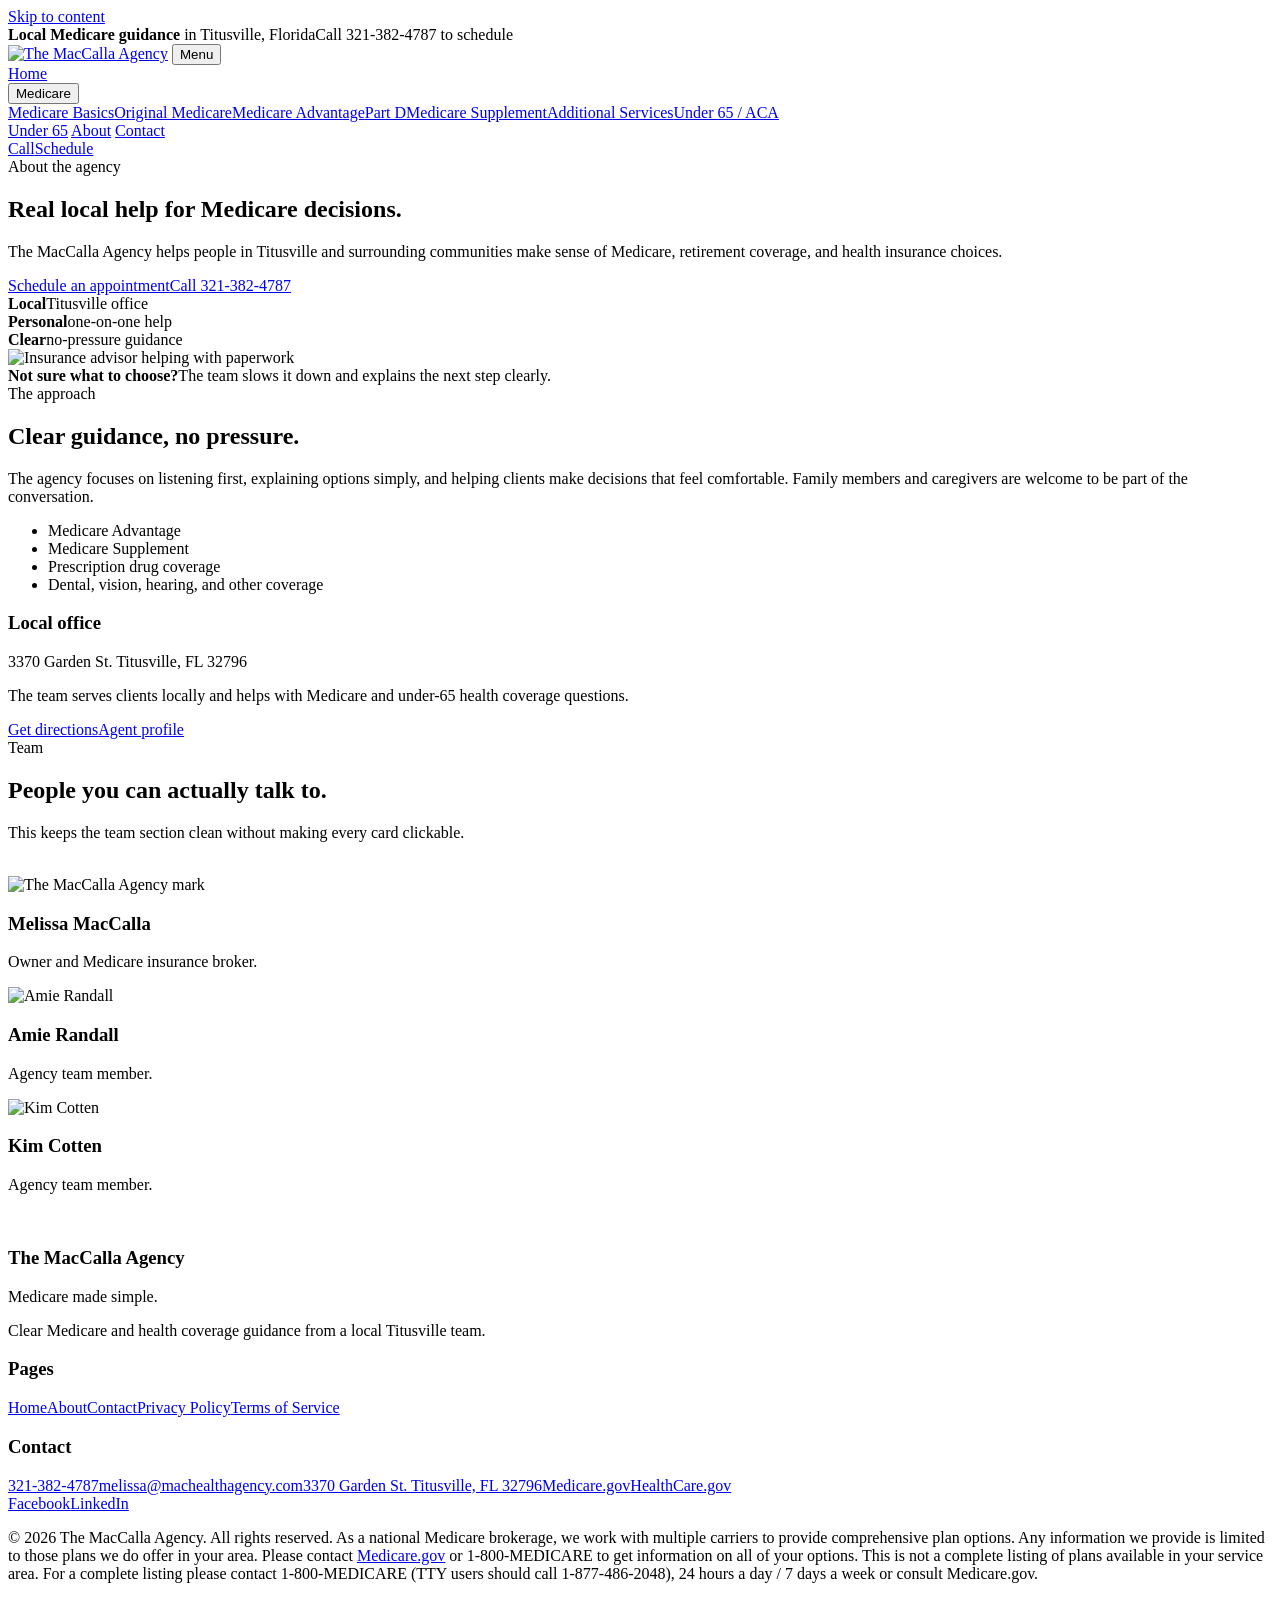
==== about-us.html @ 8099192d "Add files via upload" ====
<!doctype html>
<html lang="en">
<head>
<meta charset="utf-8">
<meta name="viewport" content="width=device-width, initial-scale=1">
<title>About Us | The MacCalla Agency</title>
<meta name="description" content="Meet The MacCalla Agency and learn about the local Medicare guidance team.">
<link rel="preconnect" href="https://fonts.googleapis.com">
<link rel="preconnect" href="https://fonts.gstatic.com" crossorigin>
<link href="https://fonts.googleapis.com/css2?family=Inter:wght@400;600;700;800;900&display=swap" rel="stylesheet">
<link rel="stylesheet" href="assets/style.css">
</head>
<body>

<a class="skip-link" href="#main">Skip to content</a>
<div class="top-strip"><div class="container"><span><strong>Local Medicare guidance</strong> in Titusville, Florida</span><span class="hide-small">Call 321-382-4787 to schedule</span></div></div>
<header class="site-header">
  <div class="container nav-wrap">
    <a class="brand" href="index.html" aria-label="The MacCalla Agency home"><img src="assets/maccalla-logo.webp" alt="The MacCalla Agency"></a>
    <button class="menu-btn" type="button" data-menu-button aria-expanded="false" aria-controls="primary-navigation">Menu</button>
    <nav id="primary-navigation" class="main-nav" data-main-nav aria-label="Main navigation">
      <a href="index.html" class="">Home</a>
      <div class="drop"><button class="drop-toggle " type="button" aria-expanded="false">Medicare</button><div class="drop-menu"><a href="the-basics.html" class="">Medicare Basics</a><a href="original-medicare.html" class="">Original Medicare</a><a href="medicare-advantage.html" class="">Medicare Advantage</a><a href="part-d.html" class="">Part D</a><a href="med-supp.html" class="">Medicare Supplement</a><a href="ancillary.html" class="">Additional Services</a><a href="aca.html" class="">Under 65 / ACA</a></div></div>
      <a href="aca.html" class="">Under 65</a>
      <a href="about-us.html" class="active">About</a>
      <a href="contact-us.html" class="">Contact</a>
    </nav>
    <div class="header-actions"><a class="btn btn-light btn-small" href="tel:+13213824787">Call</a><a class="btn btn-primary btn-small" href="contact-us.html">Schedule</a></div>
  </div>
</header>
<main id="main">

<section class="hero">
  <div class="container hero-grid">
    <div>
      <span class="kicker">About the agency</span>
      <h1>Real local help for Medicare decisions.</h1>
      <p class="lead">The MacCalla Agency helps people in Titusville and surrounding communities make sense of Medicare, retirement coverage, and health insurance choices.</p>
      <div class="hero-actions"><a class="btn btn-primary" href="contact-us.html">Schedule an appointment</a><a class="btn btn-light" href="tel:+13213824787">Call 321-382-4787</a></div>
      <div class="hero-stats"><div class="stat"><strong>Local</strong><span>Titusville office</span></div><div class="stat"><strong>Personal</strong><span>one-on-one help</span></div><div class="stat"><strong>Clear</strong><span>no-pressure guidance</span></div></div>
    </div>
    <div class="visual"><div class="photo-card"><img src="assets/doctor-consult.webp" alt="Insurance advisor helping with paperwork"></div><div class="float-note"><strong>Not sure what to choose?</strong><span>The team slows it down and explains the next step clearly.</span></div></div>
  </div>
</section>
<section class="section bg-soft"><div class="container grid-2"><div><span class="eyebrow">The approach</span><h2>Clear guidance, no pressure.</h2><p class="lead">The agency focuses on listening first, explaining options simply, and helping clients make decisions that feel comfortable. Family members and caregivers are welcome to be part of the conversation.</p><ul class="check-list"><li>Medicare Advantage</li><li>Medicare Supplement</li><li>Prescription drug coverage</li><li>Dental, vision, hearing, and other coverage</li></ul></div><div class="card"><h3>Local office</h3><p>3370 Garden St. Titusville, FL 32796</p><p>The team serves clients locally and helps with Medicare and under-65 health coverage questions.</p><div class="actions"><a class="btn btn-dark" href="https://www.google.com/maps/dir/?api=1&destination=3370%20Garden%20St%2C%20Titusville%2C%20FL%2032796" target="_blank" rel="noopener">Get directions</a><a class="btn btn-light" href="https://medicareagentshub.com/agents/melissa-maccalla" target="_blank" rel="noopener">Agent profile</a></div></div></div></section>
<section class="section"><div class="container"><div class="center" style="max-width:760px;margin-bottom:34px"><span class="eyebrow">Team</span><h2>People you can actually talk to.</h2><p class="lead">This keeps the team section clean without making every card clickable.</p></div><div class="team"><article class="team-card"><img src="assets/maccalla-mark.webp" alt="The MacCalla Agency mark"><div><h3>Melissa MacCalla</h3><p>Owner and Medicare insurance broker.</p></div></article><article class="team-card"><img src="assets/amie-randall.webp" alt="Amie Randall"><div><h3>Amie Randall</h3><p>Agency team member.</p></div></article><article class="team-card"><img src="assets/kim-cotten.webp" alt="Kim Cotten"><div><h3>Kim Cotten</h3><p>Agency team member.</p></div></article></div></div></section>

</main>

<footer class="site-footer">
  <div class="container footer-grid">
    <div>
      <div class="footer-brand"><img src="assets/maccalla-mark.webp" alt=""><div><h3>The MacCalla Agency</h3><p>Medicare made simple.</p></div></div>
      <p>Clear Medicare and health coverage guidance from a local Titusville team.</p>
    </div>
    <div><h3>Pages</h3><div class="footer-links"><a href="index.html">Home</a><a href="about-us.html">About</a><a href="contact-us.html">Contact</a><a href="privacy-policy.html">Privacy Policy</a><a href="terms-of-service.html">Terms of Service</a></div></div>
    <div><h3>Contact</h3><div class="footer-links"><a href="tel:+13213824787">321-382-4787</a><a href="mailto:melissa@machealthagency.com">melissa@machealthagency.com</a><a href="https://www.google.com/maps/dir/?api=1&destination=3370%20Garden%20St%2C%20Titusville%2C%20FL%2032796" target="_blank" rel="noopener">3370 Garden St. Titusville, FL 32796</a><a href="https://www.medicare.gov/" target="_blank" rel="noopener">Medicare.gov</a><a href="https://www.healthcare.gov/" target="_blank" rel="noopener">HealthCare.gov</a></div><div class="socials"><a href="https://www.facebook.com/855885947618382/" target="_blank" rel="noopener">Facebook</a><a href="https://www.linkedin.com/in/melissa-maccalla-5a164131" target="_blank" rel="noopener">LinkedIn</a></div></div>
  </div>
  <div class="container footer-bottom"><p>© 2026 The MacCalla Agency. All rights reserved. As a national Medicare brokerage, we work with multiple carriers to provide comprehensive plan options. Any information we provide is limited to those plans we do offer in your area. Please contact <a href="https://www.medicare.gov/" target="_blank" rel="noopener">Medicare.gov</a> or 1-800-MEDICARE to get information on all of your options. This is not a complete listing of plans available in your service area. For a complete listing please contact 1-800-MEDICARE (TTY users should call 1-877-486-2048), 24 hours a day / 7 days a week or consult Medicare.gov.</p></div>
</footer><script src="assets/site.js"></script>
</body>
</html>
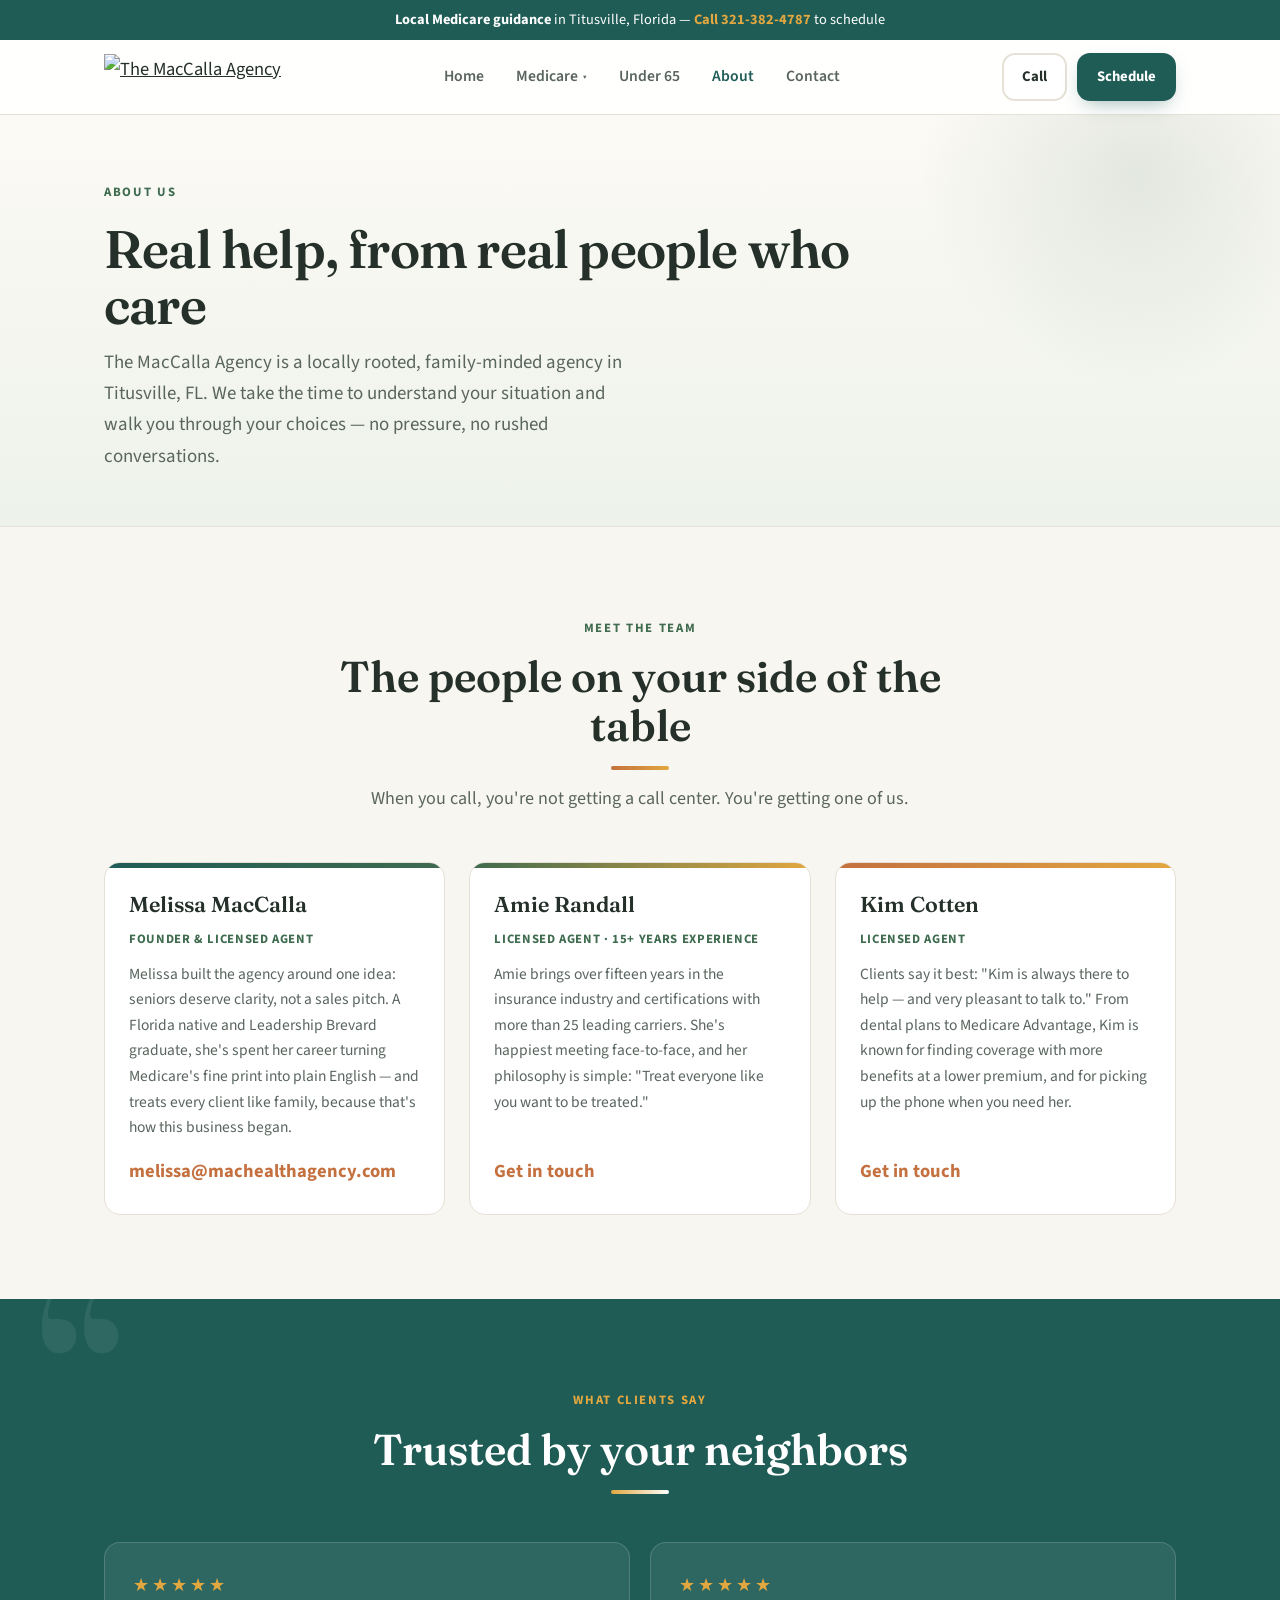
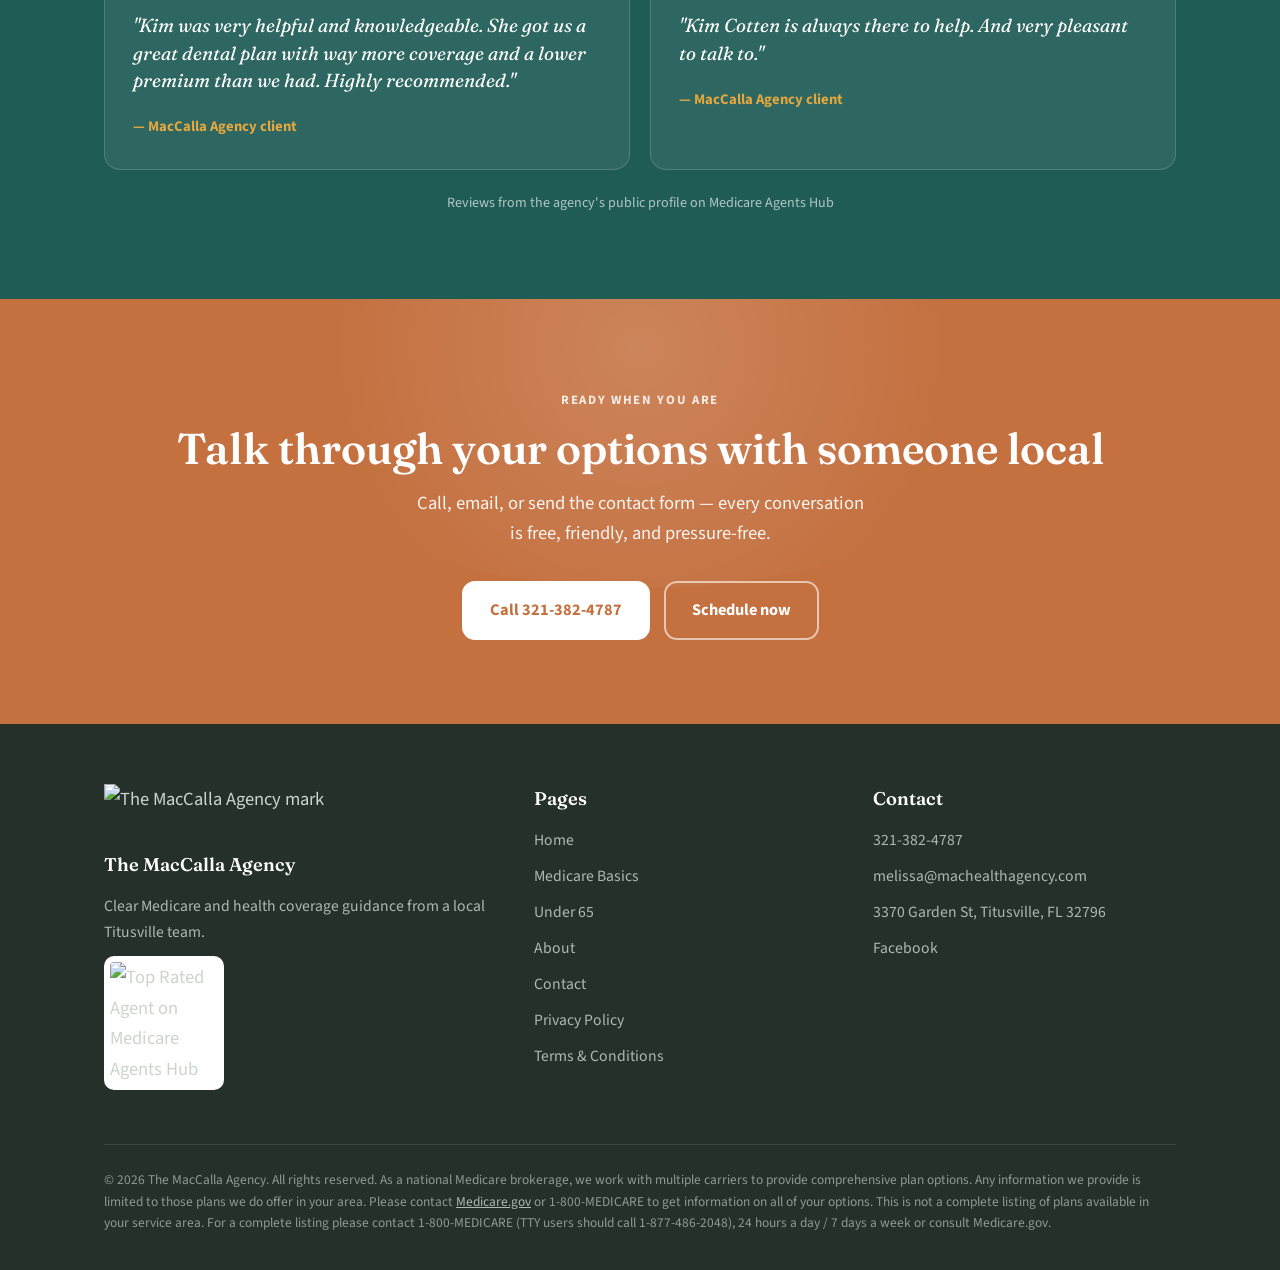
==== commit 162c50ca: "Add files via upload" ====
--- a/about-us.html
+++ b/about-us.html
@@ -1,62 +1,150 @@
-<!doctype html>
+<!DOCTYPE html>
 <html lang="en">
 <head>
-<meta charset="utf-8">
+<meta charset="UTF-8">
 <meta name="viewport" content="width=device-width, initial-scale=1">
-<title>About Us | The MacCalla Agency</title>
-<meta name="description" content="Meet The MacCalla Agency and learn about the local Medicare guidance team.">
+<title>Meet the Team | The MacCalla Agency, Titusville FL</title>
+<meta name="description" content="Meet Melissa MacCalla, Amie Randall, and Kim Cotten — the local team making Medicare simple in Titusville, Florida.">
 <link rel="preconnect" href="https://fonts.googleapis.com">
 <link rel="preconnect" href="https://fonts.gstatic.com" crossorigin>
-<link href="https://fonts.googleapis.com/css2?family=Inter:wght@400;600;700;800;900&display=swap" rel="stylesheet">
-<link rel="stylesheet" href="assets/style.css">
+<link href="https://fonts.googleapis.com/css2?family=Fraunces:opsz,wght@9..144,500;9..144,600&family=Source+Sans+3:wght@400;600;700&display=swap" rel="stylesheet">
+<link rel="stylesheet" href="/styles.css">
 </head>
 <body>
-
-<a class="skip-link" href="#main">Skip to content</a>
-<div class="top-strip"><div class="container"><span><strong>Local Medicare guidance</strong> in Titusville, Florida</span><span class="hide-small">Call 321-382-4787 to schedule</span></div></div>
-<header class="site-header">
-  <div class="container nav-wrap">
-    <a class="brand" href="index.html" aria-label="The MacCalla Agency home"><img src="assets/maccalla-logo.webp" alt="The MacCalla Agency"></a>
-    <button class="menu-btn" type="button" data-menu-button aria-expanded="false" aria-controls="primary-navigation">Menu</button>
-    <nav id="primary-navigation" class="main-nav" data-main-nav aria-label="Main navigation">
-      <a href="index.html" class="">Home</a>
-      <div class="drop"><button class="drop-toggle " type="button" aria-expanded="false">Medicare</button><div class="drop-menu"><a href="the-basics.html" class="">Medicare Basics</a><a href="original-medicare.html" class="">Original Medicare</a><a href="medicare-advantage.html" class="">Medicare Advantage</a><a href="part-d.html" class="">Part D</a><a href="med-supp.html" class="">Medicare Supplement</a><a href="ancillary.html" class="">Additional Services</a><a href="aca.html" class="">Under 65 / ACA</a></div></div>
-      <a href="aca.html" class="">Under 65</a>
-      <a href="about-us.html" class="active">About</a>
-      <a href="contact-us.html" class="">Contact</a>
-    </nav>
-    <div class="header-actions"><a class="btn btn-light btn-small" href="tel:+13213824787">Call</a><a class="btn btn-primary btn-small" href="contact-us.html">Schedule</a></div>
+<a class="skip" href="#main">Skip to content</a>
+<a class="callbar" href="tel:+13213824787"><svg viewBox="0 0 24 24"><path d="M6.6 10.8c1.4 2.8 3.8 5.1 6.6 6.6l2.2-2.2c.3-.3.7-.4 1-.2 1.1.4 2.3.6 3.6.6.6 0 1 .4 1 1V20c0 .6-.4 1-1 1C10.6 21 3 13.4 3 4c0-.6.4-1 1-1h3.5c.6 0 1 .4 1 1 0 1.2.2 2.4.6 3.6.1.4 0 .7-.2 1l-2.3 2.2z"/></svg> Call 321-382-4787</a>
+<div class="topbar"><strong>Local Medicare guidance</strong> in Titusville, Florida — <a href="tel:+13213824787">Call 321-382-4787</a> to schedule</div>
+<header>
+  <div class="wrap nav">
+    <a class="logo" href="/"><img src="/assets/maccalla-logo.webp" alt="The MacCalla Agency"></a>
+    <ul class="menu">
+      <li><a href="/">Home</a></li>
+      <li class="drop" tabindex="0"><span>Medicare</span><div class="sub"><a href="/the-basics">Medicare Basics</a><a href="/original-medicare">Original Medicare</a><a href="/medicare-advantage">Medicare Advantage</a><a href="/part-d">Part D</a><a href="/med-supp">Medicare Supplement</a><a href="/ancillary">Additional Services</a></div></li>
+      <li><a href="/aca">Under 65</a></li>
+      <li><a href="/about-us" aria-current="page">About</a></li>
+      <li><a href="/contact-us">Contact</a></li>
+    </ul>
+    <div class="nav-ctas">
+      <a class="btn btn-ghost btn-sm" href="tel:+13213824787">Call</a>
+      <a class="btn btn-teal btn-sm" href="/contact-us">Schedule</a>
+    </div>
   </div>
 </header>
 <main id="main">
 
-<section class="hero">
-  <div class="container hero-grid">
-    <div>
-      <span class="kicker">About the agency</span>
-      <h1>Real local help for Medicare decisions.</h1>
-      <p class="lead">The MacCalla Agency helps people in Titusville and surrounding communities make sense of Medicare, retirement coverage, and health insurance choices.</p>
-      <div class="hero-actions"><a class="btn btn-primary" href="contact-us.html">Schedule an appointment</a><a class="btn btn-light" href="tel:+13213824787">Call 321-382-4787</a></div>
-      <div class="hero-stats"><div class="stat"><strong>Local</strong><span>Titusville office</span></div><div class="stat"><strong>Personal</strong><span>one-on-one help</span></div><div class="stat"><strong>Clear</strong><span>no-pressure guidance</span></div></div>
+  <section class="page-hero">
+    <div class="wrap">
+      <span class="eyebrow">About us</span>
+      <h1>Real help, from real people who care</h1>
+      <p>The MacCalla Agency is a locally rooted, family-minded agency in Titusville, FL. We take the time to understand your situation and walk you through your choices — no pressure, no rushed conversations.</p>
     </div>
-    <div class="visual"><div class="photo-card"><img src="assets/doctor-consult.webp" alt="Insurance advisor helping with paperwork"></div><div class="float-note"><strong>Not sure what to choose?</strong><span>The team slows it down and explains the next step clearly.</span></div></div>
+  </section>
+  <section>
+    <div class="wrap">
+      <div class="sec-head">
+        <span class="eyebrow">Meet the team</span>
+        <h2>The people on your side of the table</h2>
+        <p>When you call, you're not getting a call center. You're getting one of us.</p>
+      </div>
+      <div class="team-grid">
+        <article class="team-card reveal">
+          <img src="https://assets.cdn.filesafe.space/TtQhloKxQxc43iD3nAC9/media/69864769c0f9fd32f0404b63.jpg" alt="Melissa MacCalla" loading="lazy" onerror="this.style.display='none'">
+          <div class="team-body">
+            <h3>Melissa MacCalla</h3>
+            <span class="role">Founder &amp; Licensed Agent</span>
+            <p>Melissa built the agency around one idea: seniors deserve clarity, not a sales pitch. A Florida native and Leadership Brevard graduate, she's spent her career turning Medicare's fine print into plain English — and treats every client like family, because that's how this business began.</p>
+            <a href="mailto:melissa@machealthagency.com">melissa@machealthagency.com</a>
+          </div>
+        </article>
+        <article class="team-card reveal">
+          <img src="https://assets.cdn.filesafe.space/TtQhloKxQxc43iD3nAC9/media/698e016b5ea071d240e0c5b3.jpeg" alt="Amie Randall" loading="lazy" onerror="this.style.display='none'">
+          <div class="team-body">
+            <h3>Amie Randall</h3>
+            <span class="role">Licensed Agent · 15+ years experience</span>
+            <p>Amie brings over fifteen years in the insurance industry and certifications with more than 25 leading carriers. She's happiest meeting face-to-face, and her philosophy is simple: "Treat everyone like you want to be treated."</p>
+            <a href="/contact-us">Get in touch</a>
+          </div>
+        </article>
+        <article class="team-card reveal">
+          <img src="https://assets.cdn.filesafe.space/TtQhloKxQxc43iD3nAC9/media/698e01263f860b838c88160d.jpeg" alt="Kim Cotten" loading="lazy" onerror="this.style.display='none'">
+          <div class="team-body">
+            <h3>Kim Cotten</h3>
+            <span class="role">Licensed Agent</span>
+            <p>Clients say it best: "Kim is always there to help — and very pleasant to talk to." From dental plans to Medicare Advantage, Kim is known for finding coverage with more benefits at a lower premium, and for picking up the phone when you need her.</p>
+            <a href="/contact-us">Get in touch</a>
+          </div>
+        </article>
+      </div>
+    </div>
+  </section>
+  <section class="reviews">
+    <div class="wrap">
+      <div class="sec-head">
+        <span class="eyebrow" style="color:var(--gold)">What clients say</span>
+        <h2>Trusted by your neighbors</h2>
+      </div>
+      <div class="rev-grid">
+        <div class="rev reveal">
+          <div class="stars">★★★★★</div>
+          <p>"Kim was very helpful and knowledgeable. She got us a great dental plan with way more coverage and a lower premium than we had. Highly recommended."</p>
+          <cite>— MacCalla Agency client</cite>
+        </div>
+        <div class="rev reveal">
+          <div class="stars">★★★★★</div>
+          <p>"Kim Cotten is always there to help. And very pleasant to talk to."</p>
+          <cite>— MacCalla Agency client</cite>
+        </div>
+      </div>
+      <p class="rev-src">Reviews from the agency's public profile on Medicare Agents Hub</p>
+    </div>
+  </section>
+  <section class="band">
+    <div class="wrap">
+      <span class="eyebrow" style="color:rgba(255,255,255,.85)">Ready when you are</span>
+      <h2>Talk through your options with someone local</h2>
+      <p>Call, email, or send the contact form — every conversation is free, friendly, and pressure-free.</p>
+      <div class="band-ctas">
+        <a class="btn btn-white" href="tel:+13213824787">Call 321-382-4787</a>
+        <a class="btn btn-line" href="/contact-us">Schedule now</a>
+      </div>
+    </div>
+  </section>
+</main>
+<footer>
+  <div class="wrap">
+    <div class="fgrid">
+      <div>
+        <img src="/assets/maccalla-mark.webp" alt="The MacCalla Agency mark">
+        <h3>The MacCalla Agency</h3>
+        <p>Clear Medicare and health coverage guidance from a local Titusville team.</p>
+        <img src="https://medicareagentshub.com/images/top-rated-medicare-agent.png" alt="Top Rated Agent on Medicare Agents Hub" style="height:auto;width:120px;background:#fff;border-radius:10px;padding:6px;margin-top:6px">
+      </div>
+      <div>
+        <h3>Pages</h3>
+        <a href="/">Home</a>
+        <a href="/the-basics">Medicare Basics</a>
+        <a href="/aca">Under 65</a>
+        <a href="/about-us">About</a>
+        <a href="/contact-us">Contact</a>
+        <a href="/privacy-policy">Privacy Policy</a>
+        <a href="/terms-of-service">Terms &amp; Conditions</a>
+      </div>
+      <div>
+        <h3>Contact</h3>
+        <a href="tel:+13213824787">321-382-4787</a>
+        <a href="mailto:melissa@machealthagency.com">melissa@machealthagency.com</a>
+        <a href="https://www.google.com/maps/dir/?api=1&destination=3370%20Garden%20St%2C%20Titusville%2C%20FL%2032796">3370 Garden St, Titusville, FL 32796</a>
+        <a href="https://www.facebook.com/profile.php?id=61586480215493">Facebook</a>
+      </div>
+    </div>
+    <div class="fbot">
+      © 2026 The MacCalla Agency. All rights reserved. As a national Medicare brokerage, we work with multiple carriers to provide comprehensive plan options. Any information we provide is limited to those plans we do offer in your area. Please contact <a href="https://www.medicare.gov/">Medicare.gov</a> or 1-800-MEDICARE to get information on all of your options. This is not a complete listing of plans available in your service area. For a complete listing please contact 1-800-MEDICARE (TTY users should call 1-877-486-2048), 24 hours a day / 7 days a week or consult Medicare.gov.
+    </div>
   </div>
-</section>
-<section class="section bg-soft"><div class="container grid-2"><div><span class="eyebrow">The approach</span><h2>Clear guidance, no pressure.</h2><p class="lead">The agency focuses on listening first, explaining options simply, and helping clients make decisions that feel comfortable. Family members and caregivers are welcome to be part of the conversation.</p><ul class="check-list"><li>Medicare Advantage</li><li>Medicare Supplement</li><li>Prescription drug coverage</li><li>Dental, vision, hearing, and other coverage</li></ul></div><div class="card"><h3>Local office</h3><p>3370 Garden St. Titusville, FL 32796</p><p>The team serves clients locally and helps with Medicare and under-65 health coverage questions.</p><div class="actions"><a class="btn btn-dark" href="https://www.google.com/maps/dir/?api=1&destination=3370%20Garden%20St%2C%20Titusville%2C%20FL%2032796" target="_blank" rel="noopener">Get directions</a><a class="btn btn-light" href="https://medicareagentshub.com/agents/melissa-maccalla" target="_blank" rel="noopener">Agent profile</a></div></div></div></section>
-<section class="section"><div class="container"><div class="center" style="max-width:760px;margin-bottom:34px"><span class="eyebrow">Team</span><h2>People you can actually talk to.</h2><p class="lead">This keeps the team section clean without making every card clickable.</p></div><div class="team"><article class="team-card"><img src="assets/maccalla-mark.webp" alt="The MacCalla Agency mark"><div><h3>Melissa MacCalla</h3><p>Owner and Medicare insurance broker.</p></div></article><article class="team-card"><img src="assets/amie-randall.webp" alt="Amie Randall"><div><h3>Amie Randall</h3><p>Agency team member.</p></div></article><article class="team-card"><img src="assets/kim-cotten.webp" alt="Kim Cotten"><div><h3>Kim Cotten</h3><p>Agency team member.</p></div></article></div></div></section>
-
-</main>
-
-<footer class="site-footer">
-  <div class="container footer-grid">
-    <div>
-      <div class="footer-brand"><img src="assets/maccalla-mark.webp" alt=""><div><h3>The MacCalla Agency</h3><p>Medicare made simple.</p></div></div>
-      <p>Clear Medicare and health coverage guidance from a local Titusville team.</p>
-    </div>
-    <div><h3>Pages</h3><div class="footer-links"><a href="index.html">Home</a><a href="about-us.html">About</a><a href="contact-us.html">Contact</a><a href="privacy-policy.html">Privacy Policy</a><a href="terms-of-service.html">Terms of Service</a></div></div>
-    <div><h3>Contact</h3><div class="footer-links"><a href="tel:+13213824787">321-382-4787</a><a href="mailto:melissa@machealthagency.com">melissa@machealthagency.com</a><a href="https://www.google.com/maps/dir/?api=1&destination=3370%20Garden%20St%2C%20Titusville%2C%20FL%2032796" target="_blank" rel="noopener">3370 Garden St. Titusville, FL 32796</a><a href="https://www.medicare.gov/" target="_blank" rel="noopener">Medicare.gov</a><a href="https://www.healthcare.gov/" target="_blank" rel="noopener">HealthCare.gov</a></div><div class="socials"><a href="https://www.facebook.com/855885947618382/" target="_blank" rel="noopener">Facebook</a><a href="https://www.linkedin.com/in/melissa-maccalla-5a164131" target="_blank" rel="noopener">LinkedIn</a></div></div>
-  </div>
-  <div class="container footer-bottom"><p>© 2026 The MacCalla Agency. All rights reserved. As a national Medicare brokerage, we work with multiple carriers to provide comprehensive plan options. Any information we provide is limited to those plans we do offer in your area. Please contact <a href="https://www.medicare.gov/" target="_blank" rel="noopener">Medicare.gov</a> or 1-800-MEDICARE to get information on all of your options. This is not a complete listing of plans available in your service area. For a complete listing please contact 1-800-MEDICARE (TTY users should call 1-877-486-2048), 24 hours a day / 7 days a week or consult Medicare.gov.</p></div>
-</footer><script src="assets/site.js"></script>
+</footer>
+<script>
+  const io = new IntersectionObserver(e => e.forEach(x => { if (x.isIntersecting) { x.target.classList.add("in"); io.unobserve(x.target); } }), { threshold: .15 });
+  document.querySelectorAll(".reveal").forEach(el => io.observe(el));
+</script>
 </body>
 </html>
--- a/styles.css
+++ b/styles.css
@@ -0,0 +1,216 @@
+
+  :root{
+    --cream:#F8F6F1;--paper:#FFFFFF;--ink:#243029;--soft:#59655E;
+    --teal:#1F5C56;--teal-d:#164541;--sage:#EDF2EA;--sage-d:#3F6B4F;
+    --clay:#C4703F;--gold:#E3A73F;--line:#E5E1D6;--r:16px;
+    --disp:"Fraunces",serif;--body:"Source Sans 3",sans-serif;
+  }
+  *{box-sizing:border-box;margin:0;padding:0}
+  html{scroll-behavior:smooth}
+  body{font-family:var(--body);background:var(--cream);color:var(--ink);line-height:1.65;font-size:18.5px}
+  a{color:inherit}
+  img{max-width:100%;display:block}
+  .wrap{max-width:1120px;margin:0 auto;padding:0 24px}
+  :focus-visible{outline:3px solid var(--teal);outline-offset:3px;border-radius:4px}
+  .skip{position:absolute;left:-9999px;top:0;background:var(--teal);color:#fff;padding:10px 18px;z-index:100;border-radius:0 0 10px 0}
+  .skip:focus{left:0}
+  .eyebrow{font-weight:700;font-size:.8rem;letter-spacing:.13em;text-transform:uppercase;color:var(--sage-d)}
+  .btn{display:inline-flex;align-items:center;gap:9px;text-decoration:none;font-weight:700;font-size:1.02rem;padding:14px 26px;border-radius:13px;border:2px solid transparent;transition:transform .15s,box-shadow .2s,background .15s}
+  .btn svg{width:19px;height:19px;fill:currentColor}
+  .btn-teal{background:var(--teal);color:#fff;box-shadow:0 8px 20px -8px rgba(31,92,86,.5)}
+  .btn-teal:hover{background:var(--teal-d);transform:translateY(-2px)}
+  .btn-clay{background:var(--clay);color:#fff;box-shadow:0 8px 20px -8px rgba(196,112,63,.55)}
+  .btn-clay:hover{background:#ad5f32;transform:translateY(-2px)}
+  .btn-ghost{border-color:var(--line);background:var(--paper);color:var(--ink)}
+  .btn-ghost:hover{border-color:var(--teal);color:var(--teal)}
+  .topbar{background:var(--teal);color:#fff;font-size:.9rem;text-align:center;padding:8px 14px}
+  .topbar a{color:var(--gold);font-weight:700;text-decoration:none}
+  header{position:sticky;top:0;z-index:50;background:rgba(255,255,255,.93);backdrop-filter:blur(10px);border-bottom:1px solid var(--line)}
+  .nav{display:flex;align-items:center;justify-content:space-between;height:74px;gap:18px}
+  .logo img{height:46px;width:auto}
+  .menu{display:flex;gap:4px;list-style:none;align-items:center}
+  .menu>li{position:relative}
+  .menu a{display:block;text-decoration:none;font-weight:600;font-size:.98rem;color:var(--soft);padding:10px 14px;border-radius:9px}
+  .menu a:hover{color:var(--teal);background:var(--sage)}
+  .menu a[aria-current="page"]{color:var(--teal)}
+  .drop>span{display:flex;align-items:center;gap:5px;font-weight:600;font-size:.98rem;color:var(--soft);padding:10px 14px;cursor:default}
+  .drop>span::after{content:"▾";font-size:.7em}
+  .sub{position:absolute;top:100%;left:0;background:var(--paper);border:1px solid var(--line);border-radius:12px;min-width:220px;padding:8px;box-shadow:0 18px 40px -16px rgba(36,48,41,.25);display:none;flex-direction:column}
+  .drop:hover .sub,.drop:focus-within .sub{display:flex}
+  .nav-ctas{display:flex;gap:10px;align-items:center}
+  .btn-sm{padding:10px 18px;font-size:.92rem}
+  @media(max-width:960px){.menu{display:none}}
+  .hero{padding:64px 0 72px;background:linear-gradient(180deg,#FCFAF5,var(--cream))}
+  .hero-grid{display:grid;gap:48px;align-items:center}
+  @media(min-width:920px){.hero-grid{grid-template-columns:1.05fr .95fr}}
+  h1{font-family:var(--disp);font-weight:600;font-size:clamp(2.4rem,5.4vw,3.7rem);line-height:1.05;letter-spacing:-.015em;margin:16px 0 20px}
+  h1 em{font-style:italic;color:var(--teal);background:linear-gradient(transparent 68%,rgba(227,167,63,.4) 68%)}
+  .lede{font-size:1.22rem;color:var(--soft);max-width:36ch;margin-bottom:30px}
+  .hero-ctas{display:flex;gap:13px;flex-wrap:wrap}
+  .hero-pills{display:flex;gap:22px;margin-top:28px;flex-wrap:wrap;font-size:.95rem;color:var(--soft)}
+  .hero-pills b{color:var(--ink)}
+  .hero-img{position:relative}
+  .hero-img img{border-radius:20px;box-shadow:0 30px 64px -26px rgba(36,48,41,.42);aspect-ratio:4/3.4;object-fit:cover;width:100%}
+  .hero-note{position:absolute;left:18px;bottom:18px;right:18px;background:rgba(255,255,255,.95);border:1px solid var(--line);border-radius:13px;padding:13px 16px;font-size:.93rem;box-shadow:0 10px 26px -10px rgba(36,48,41,.35)}
+  .hero-note b{color:var(--teal)}
+  section{padding:84px 0}
+  .sec-head{max-width:660px;margin:0 auto 48px;text-align:center}
+  h2{font-family:var(--disp);font-weight:600;font-size:clamp(1.85rem,3.8vw,2.7rem);line-height:1.12;margin:12px 0 14px}
+  .sec-head p{font-size:1.13rem;color:var(--soft)}
+  .sec-head h2::after{content:"";display:block;width:58px;height:4px;border-radius:4px;margin:16px auto 0;background:linear-gradient(90deg,var(--clay),var(--gold))}
+  .steps{display:grid;gap:22px}
+  @media(min-width:820px){.steps{grid-template-columns:repeat(3,1fr)}}
+  .step{background:var(--paper);border:1px solid var(--line);border-radius:var(--r);padding:32px 28px;box-shadow:0 12px 30px -22px rgba(36,48,41,.35)}
+  .step .n{width:48px;height:48px;border-radius:13px;background:var(--sage);color:var(--sage-d);font-family:var(--disp);font-weight:600;font-size:1.4rem;display:flex;align-items:center;justify-content:center;margin-bottom:16px}
+  .step h3{font-family:var(--disp);font-weight:600;font-size:1.32rem;margin-bottom:8px}
+  .step p{color:var(--soft);font-size:1.02rem}
+  .cover{background:var(--sage)}
+  .cards{display:grid;gap:18px}
+  @media(min-width:680px){.cards{grid-template-columns:repeat(2,1fr)}}
+  @media(min-width:1000px){.cards{grid-template-columns:repeat(3,1fr)}}
+  .card{background:var(--paper);border:1px solid var(--line);border-radius:var(--r);padding:28px 26px}
+  .card .chip{display:inline-flex;align-items:center;justify-content:center;min-width:44px;height:32px;padding:0 10px;border-radius:9px;background:var(--teal);color:#fff;font-weight:700;font-size:.85rem;margin-bottom:14px}
+  .card:nth-child(2) .chip{background:var(--sage-d)}
+  .card:nth-child(3) .chip{background:var(--clay)}
+  .card:nth-child(4) .chip{background:#6E5AA8}
+  .card:nth-child(5) .chip{background:var(--gold);color:var(--ink)}
+  .card:nth-child(6) .chip{background:#3D7A9E}
+  .card h3{font-family:var(--disp);font-weight:600;font-size:1.22rem;margin-bottom:6px}
+  .card p{color:var(--soft);font-size:.98rem}
+  .reviews{background:var(--teal);color:#fff;position:relative;overflow:hidden}
+  .reviews::before{content:"\201C";position:absolute;top:-50px;left:3%;font-family:var(--disp);font-size:20rem;line-height:1;color:rgba(255,255,255,.07)}
+  .reviews .sec-head{color:#fff}
+  .reviews .sec-head p{color:rgba(255,255,255,.8)}
+  .reviews .sec-head h2::after{background:linear-gradient(90deg,var(--gold),#fff)}
+  .rev-grid{display:grid;gap:20px;position:relative}
+  @media(min-width:860px){.rev-grid{grid-template-columns:repeat(2,1fr)}}
+  .rev{background:rgba(255,255,255,.07);border:1px solid rgba(255,255,255,.16);border-radius:var(--r);padding:28px}
+  .rev .stars{color:var(--gold);letter-spacing:3px;font-size:1.1rem;margin-bottom:12px}
+  .rev p{font-family:var(--disp);font-style:italic;font-size:1.18rem;line-height:1.45;margin-bottom:16px}
+  .rev cite{font-style:normal;font-weight:700;font-size:.92rem;color:var(--gold)}
+  .rev-src{text-align:center;margin-top:22px;font-size:.88rem;color:rgba(255,255,255,.65)}
+  .team-strip{display:grid;gap:20px;max-width:900px;margin:0 auto}
+  @media(min-width:760px){.team-strip{grid-template-columns:repeat(3,1fr)}}
+  .tm{background:var(--paper);border:1px solid var(--line);border-radius:var(--r);overflow:hidden;text-align:center;text-decoration:none;transition:transform .15s,box-shadow .18s}
+  .tm:hover{transform:translateY(-4px);box-shadow:0 18px 38px -18px rgba(36,48,41,.32)}
+  .tm img{aspect-ratio:1/1;object-fit:cover;width:100%}
+  .tm .tb{padding:18px 16px 22px}
+  .tm b{font-family:var(--disp);font-weight:600;font-size:1.18rem;display:block}
+  .tm span{color:var(--sage-d);font-weight:700;font-size:.82rem;letter-spacing:.05em;text-transform:uppercase}
+  .team-cta{text-align:center;margin-top:30px}
+  .visit-grid{display:grid;gap:22px;align-items:stretch}
+  @media(min-width:860px){.visit-grid{grid-template-columns:1.1fr .9fr}}
+  .hours-card,.loc-card{background:var(--paper);border:1px solid var(--line);border-radius:var(--r);padding:32px}
+  .hours-card h3,.loc-card h3{font-family:var(--disp);font-weight:600;font-size:1.4rem;margin-bottom:16px;display:flex;align-items:center;gap:10px}
+  .hours-card h3 svg,.loc-card h3 svg{width:24px;height:24px;fill:var(--clay)}
+  .hrow{display:flex;justify-content:space-between;padding:11px 0;border-bottom:1px dashed var(--line);font-size:1.02rem}
+  .hrow:last-of-type{border-bottom:none}
+  .hrow b{color:var(--ink)}
+  .hrow span{color:var(--soft)}
+  .hours-note{margin-top:14px;font-size:.92rem;color:var(--soft);background:var(--sage);border-radius:10px;padding:12px 14px}
+  .loc-card p{color:var(--soft);margin-bottom:12px}
+  .loc-card a.line{display:flex;align-items:center;gap:10px;text-decoration:none;font-weight:700;color:var(--teal);padding:8px 0}
+  .loc-card a.line:hover{color:var(--teal-d)}
+  .loc-card a.line svg{width:19px;height:19px;fill:var(--clay);flex-shrink:0}
+  .band{background:var(--clay);color:#fff;text-align:center;position:relative;overflow:hidden}
+  .band::before{content:"";position:absolute;top:-45%;left:50%;transform:translateX(-50%);width:860px;height:480px;border-radius:50%;background:radial-gradient(circle,rgba(255,255,255,.14),transparent 65%)}
+  .band .wrap{position:relative}
+  .band h2{color:#fff}
+  .band p{font-size:1.16rem;max-width:50ch;margin:0 auto 32px;color:rgba(255,255,255,.92)}
+  .band-ctas{display:flex;gap:14px;justify-content:center;flex-wrap:wrap}
+  .btn-white{background:#fff;color:var(--clay)}
+  .btn-white:hover{transform:translateY(-2px);box-shadow:0 12px 28px -8px rgba(0,0,0,.3)}
+  .btn-line{border-color:rgba(255,255,255,.6);color:#fff}
+  .btn-line:hover{background:rgba(255,255,255,.12)}
+  footer{background:var(--ink);color:#CBD4CD;padding:60px 0 36px}
+  .fgrid{display:grid;gap:36px;margin-bottom:40px}
+  @media(min-width:760px){.fgrid{grid-template-columns:1.3fr 1fr 1fr}}
+  .fgrid img{height:52px;width:auto;margin-bottom:14px}
+  .fgrid h3{font-family:var(--disp);font-weight:600;color:#fff;font-size:1.15rem;margin-bottom:14px}
+  .fgrid a,.fgrid p{display:block;text-decoration:none;color:#ADB8B0;margin-bottom:10px;font-size:.98rem}
+  .fgrid a:hover{color:var(--gold)}
+  .fbot{border-top:1px solid #3B463E;padding-top:24px;color:#8E9A91;font-size:.84rem;line-height:1.6}
+  .fbot a{color:#ADB8B0}
+  .callbar{position:fixed;left:0;right:0;bottom:0;z-index:60;background:var(--teal);color:#fff;display:none;align-items:center;justify-content:center;gap:9px;padding:14px;font-weight:700;text-decoration:none;box-shadow:0 -6px 18px rgba(22,69,65,.3)}
+  .callbar svg{width:20px;height:20px;fill:currentColor}
+  @media(max-width:760px){.callbar{display:flex}body{padding-bottom:58px}}
+  .reveal{opacity:0;transform:translateY(22px);transition:opacity .65s,transform .65s}
+  .reveal.in{opacity:1;transform:none}
+  @media(prefers-reduced-motion:reduce){html{scroll-behavior:auto}*{transition:none!important}.reveal{opacity:1;transform:none}}
+
+/* ===== inner page additions ===== */
+.page-hero{padding:60px 0 54px;background:linear-gradient(180deg,#FCFAF5,var(--sage));border-bottom:1px solid var(--line);position:relative;overflow:hidden}
+.page-hero h1{font-family:var(--disp);font-weight:600;font-size:clamp(2.2rem,4.8vw,3.3rem);line-height:1.06;letter-spacing:-.015em;margin:16px 0 14px;max-width:22ch}
+.page-hero p{font-size:1.18rem;color:var(--soft);max-width:60ch}
+.page-hero::before{content:"";position:absolute;top:-40%;right:-6%;width:440px;height:440px;border-radius:50%;background:radial-gradient(circle,rgba(63,107,79,.12),transparent 70%);pointer-events:none}
+.split{display:grid;gap:44px;align-items:center}
+@media(min-width:900px){.split{grid-template-columns:1fr 1fr}.split.flip .split-img{order:2}}
+.split-img{border-radius:18px;box-shadow:0 26px 56px -26px rgba(36,48,41,.4);aspect-ratio:4/3;object-fit:cover;width:100%}
+.split h2,.narrow h2{font-family:var(--disp);font-weight:600;font-size:clamp(1.7rem,3.4vw,2.4rem);line-height:1.12;margin:12px 0 14px}
+.body-p{font-size:1.1rem;color:var(--soft);margin-bottom:16px;max-width:62ch}
+.body-p b{color:var(--ink)}
+.body-p a{color:var(--teal);font-weight:700}
+.narrow{max-width:760px;margin:0 auto}
+.note-p{background:var(--sage);border-left:4px solid var(--sage-d);border-radius:0 12px 12px 0;padding:14px 18px;font-size:1rem;color:var(--ink);margin-top:18px}
+.checks,.crosses{list-style:none;margin:16px 0;display:flex;flex-direction:column;gap:11px}
+.checks li,.crosses li{position:relative;padding-left:32px;font-size:1.05rem;color:var(--ink)}
+.checks li::before{content:"✓";position:absolute;left:0;top:0;width:22px;height:22px;border-radius:7px;background:var(--sage);color:var(--sage-d);font-weight:700;display:flex;align-items:center;justify-content:center;font-size:.85rem}
+.crosses li::before{content:"✕";position:absolute;left:0;top:0;width:22px;height:22px;border-radius:7px;background:#F6E7E0;color:var(--clay);font-weight:700;display:flex;align-items:center;justify-content:center;font-size:.8rem}
+.checks li b{color:var(--ink)}
+.cards.two-two{grid-template-columns:repeat(2,1fr)}
+@media(max-width:680px){.cards.two-two{grid-template-columns:1fr}}
+a.card{text-decoration:none;transition:transform .15s,box-shadow .18s;display:block}
+a.card:hover{transform:translateY(-4px);box-shadow:0 18px 38px -18px rgba(36,48,41,.3)}
+.next{padding:0 0 84px}
+.next-in{background:var(--sage);border:1px solid var(--line);border-radius:var(--r);padding:36px 38px;display:flex;gap:26px;align-items:center;justify-content:space-between;flex-wrap:wrap}
+.next-in p{font-family:var(--disp);font-size:1.3rem;line-height:1.35;max-width:52ch}
+.plans{display:grid;gap:20px}
+@media(min-width:920px){.plans{grid-template-columns:repeat(3,1fr)}}
+.plan{background:var(--paper);border:1px solid var(--line);border-radius:var(--r);padding:30px 28px;display:flex;flex-direction:column}
+.plan.featured{border:2px solid var(--teal);box-shadow:0 20px 44px -22px rgba(31,92,86,.4)}
+.plan .ptag{font-size:.78rem;font-weight:700;letter-spacing:.06em;text-transform:uppercase;color:var(--sage-d);margin-bottom:8px}
+.plan.featured .ptag{color:var(--teal)}
+.plan h3{font-family:var(--disp);font-weight:600;font-size:1.7rem;margin-bottom:8px}
+.plan p{color:var(--soft);font-size:.98rem;margin-bottom:6px}
+.plan .checks{margin:12px 0 0}
+.plan .checks li{font-size:.96rem}
+.not-cov{margin-top:14px;font-size:.9rem;color:var(--clay);font-weight:600}
+.story-visual{background:var(--paper);border:1px solid var(--line);border-radius:var(--r);padding:30px;box-shadow:0 22px 50px -26px rgba(36,48,41,.35)}
+.envelope-row{display:flex;flex-direction:column;gap:13px}
+.env{display:flex;align-items:center;gap:15px;padding:15px 17px;border-radius:12px;border:1px solid var(--sage-d);background:var(--sage)}
+.env .dot{width:11px;height:11px;border-radius:50%;background:var(--sage-d);flex-shrink:0}
+.env b{font-size:.98rem}
+.env small{display:block;color:var(--soft);font-size:.85rem}
+.env .check{margin-left:auto;color:var(--sage-d);font-weight:700}
+.team-grid{display:grid;gap:24px}
+@media(min-width:880px){.team-grid{grid-template-columns:repeat(3,1fr)}}
+.team-card{background:var(--paper);border:1px solid var(--line);border-radius:var(--r);overflow:hidden;display:flex;flex-direction:column;position:relative;transition:transform .18s,box-shadow .18s}
+.team-card:hover{transform:translateY(-4px);box-shadow:0 20px 42px -20px rgba(36,48,41,.3)}
+.team-card::before{content:"";position:absolute;top:0;left:0;right:0;height:5px;background:linear-gradient(90deg,var(--teal),var(--sage-d));z-index:2}
+.team-card:nth-child(2)::before{background:linear-gradient(90deg,var(--sage-d),var(--gold))}
+.team-card:nth-child(3)::before{background:linear-gradient(90deg,var(--clay),var(--gold))}
+.team-card img{aspect-ratio:1/1.02;object-fit:cover;width:100%}
+.team-body{padding:24px 24px 28px;display:flex;flex-direction:column;gap:7px;flex:1}
+.team-body h3{font-family:var(--disp);font-weight:600;font-size:1.35rem}
+.team-body .role{color:var(--sage-d);font-weight:700;font-size:.8rem;letter-spacing:.05em;text-transform:uppercase}
+.team-body p{color:var(--soft);font-size:.97rem;flex:1;margin-top:4px}
+.team-body a{color:var(--clay);font-weight:700;text-decoration:none;margin-top:8px;word-break:break-all}
+.team-body a:hover{text-decoration:underline}
+.contact-grid{display:grid;gap:36px;align-items:start}
+@media(min-width:920px){.contact-grid{grid-template-columns:1fr 1.05fr}}
+.contact-cards{display:flex;flex-direction:column;gap:16px}
+.ccard{display:flex;gap:17px;align-items:flex-start;background:var(--paper);border:1px solid var(--line);border-radius:var(--r);padding:22px;text-decoration:none;transition:transform .15s,box-shadow .15s}
+a.ccard:hover{transform:translateY(-3px);box-shadow:0 16px 34px -18px rgba(36,48,41,.3)}
+.ccard .ic{width:48px;height:48px;border-radius:12px;background:var(--teal);display:flex;align-items:center;justify-content:center;flex-shrink:0}
+.ccard .ic svg{width:22px;height:22px;fill:#fff}
+.ccard b{font-family:var(--disp);font-weight:600;font-size:1.15rem;display:block}
+.ccard p{color:var(--ink);font-weight:600;margin:2px 0}
+.ccard small{color:var(--soft);font-size:.88rem}
+.contact-form{background:var(--paper);border:1px solid var(--line);border-radius:var(--r);padding:32px;display:flex;flex-direction:column;gap:15px}
+.contact-form h3{font-family:var(--disp);font-weight:600;font-size:1.45rem;margin-bottom:2px}
+.contact-form label{font-size:.88rem;font-weight:700}
+.contact-form input,.contact-form textarea{font-family:var(--body);font-size:1rem;padding:13px 15px;border:1px solid var(--line);border-radius:11px;background:var(--cream);width:100%;color:var(--ink)}
+.contact-form input:focus,.contact-form textarea:focus{outline:3px solid var(--teal);outline-offset:0;border-color:var(--teal)}
+.contact-form textarea{min-height:120px;resize:vertical}
+.form-note{font-size:.9rem;color:var(--soft)}
+.menu .drop>span.on{color:var(--teal)}
